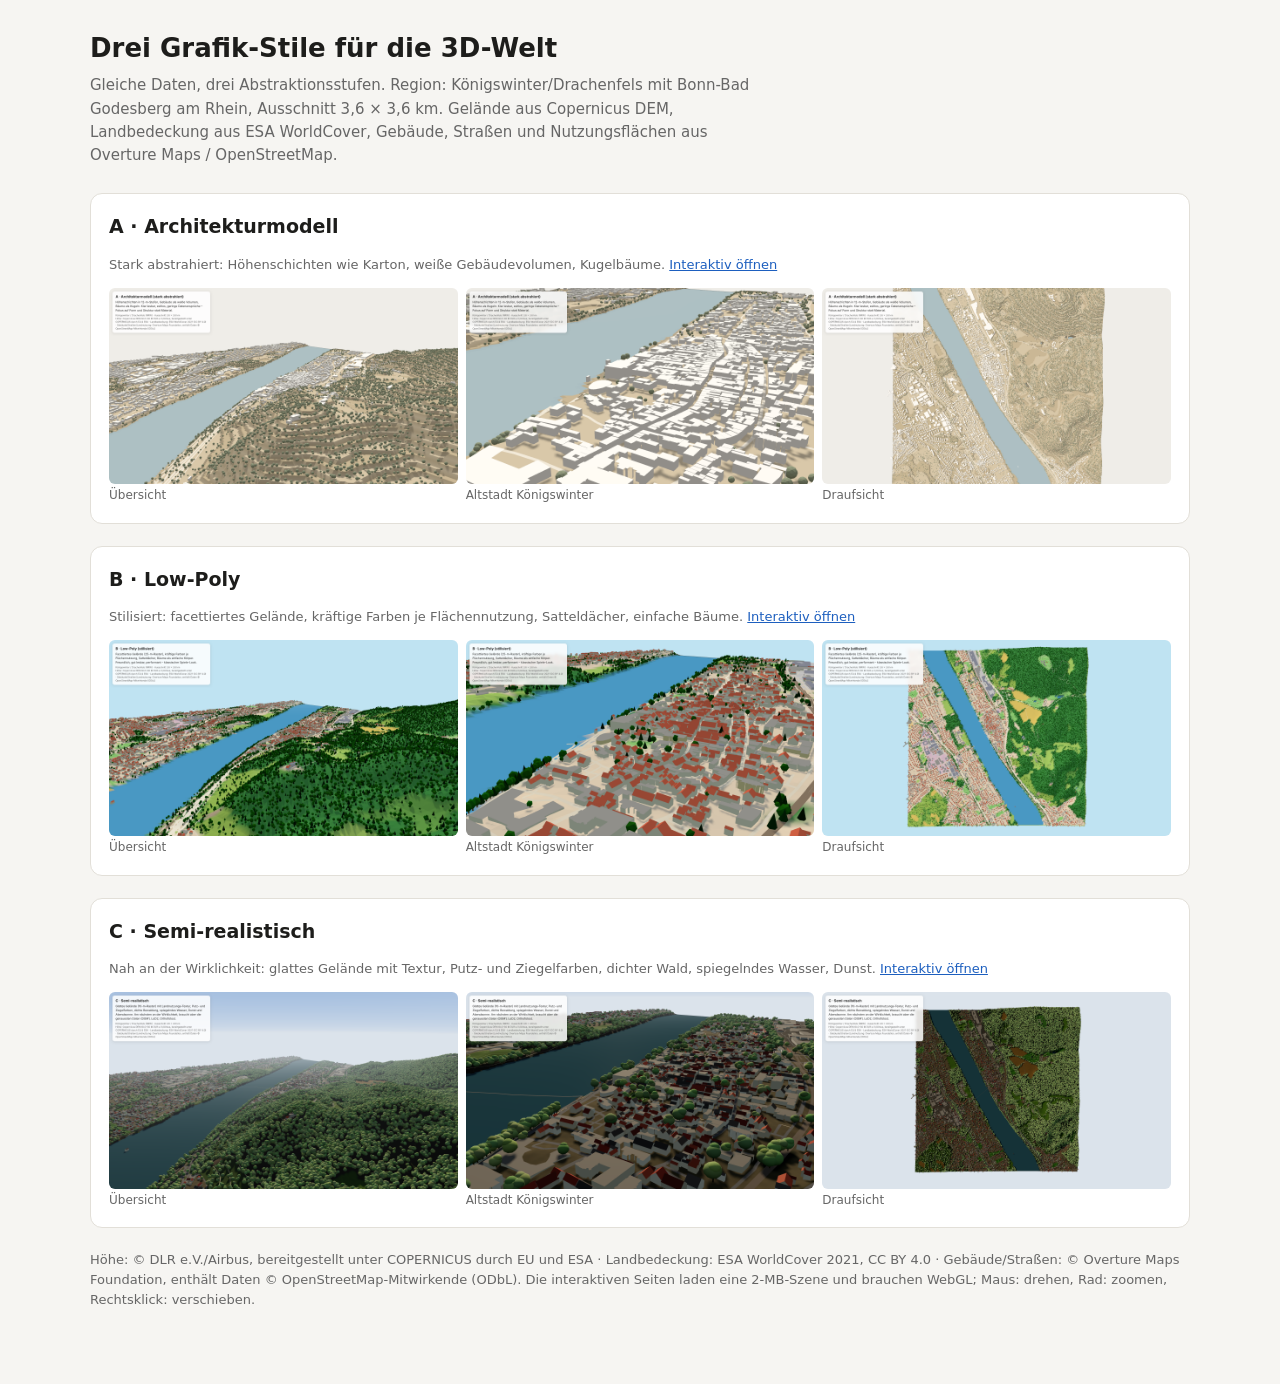
==== mockups/index.html @ 9318d767 "Freie Datenbasis (Königswinter) und drei Grafik-Mockups - docs/DATENQUELLEN.md: freie Gelände-, Gebä" ====
<!doctype html>
<html lang="de"><head><meta charset="utf-8"><meta name="viewport" content="width=device-width,initial-scale=1">
<title>Grafik-Mockups</title>
<style>
:root{--bg:#f6f5f2;--fg:#1d1d1b;--mut:#666;--card:#fff;--line:#e2dfd8;--acc:#1d5fbf}
@media (prefers-color-scheme:dark){:root:not([data-theme="light"]){--bg:#171716;--fg:#ecebe7;--mut:#a6a49d;--card:#22221f;--line:#36352f;--acc:#7fb0ff}}
:root[data-theme="dark"]{--bg:#171716;--fg:#ecebe7;--mut:#a6a49d;--card:#22221f;--line:#36352f;--acc:#7fb0ff}
body{margin:0;background:var(--bg);color:var(--fg);font:15px/1.55 system-ui,-apple-system,"Segoe UI",sans-serif}
main{max-width:1100px;margin:0 auto;padding:28px 16px 60px}
h1{font-size:26px;margin:0 0 6px}h2{font-size:19px;margin:0 0 4px}
.lead{color:var(--mut);max-width:70ch;margin:0 0 26px}
section{background:var(--card);border:1px solid var(--line);border-radius:12px;padding:18px;margin-bottom:22px}
.row{display:grid;grid-template-columns:repeat(3,1fr);gap:8px;margin-top:12px}
.row img{width:100%;border-radius:6px;display:block;aspect-ratio:16/9;object-fit:cover}
.row figcaption{font-size:12px;color:var(--mut);margin-top:2px}
a{color:var(--acc)}.meta{font-size:13px;color:var(--mut)}
@media (max-width:700px){.row{grid-template-columns:1fr}}
</style></head><body><main>
<h1>Drei Grafik-Stile für die 3D-Welt</h1>
<p class="lead">Gleiche Daten, drei Abstraktionsstufen. Region: Königswinter/Drachenfels mit Bonn-Bad Godesberg am Rhein, Ausschnitt 3,6 × 3,6 km. Gelände aus Copernicus DEM, Landbedeckung aus ESA WorldCover, Gebäude, Straßen und Nutzungsflächen aus Overture Maps / OpenStreetMap.</p>
<section><h2>A · Architekturmodell</h2><p class="meta">Stark abstrahiert: Höhenschichten wie Karton, weiße Gebäudevolumen, Kugelbäume. <a href="a-architekturmodell.html">Interaktiv öffnen</a></p>
<div class="row"><figure style="margin:0"><img src="screenshots/a-architekturmodell.png" alt="Mockup A, Übersicht"><figcaption>Übersicht</figcaption></figure><figure style="margin:0"><img src="screenshots/a-architekturmodell-nah.png" alt="Mockup A, Altstadt"><figcaption>Altstadt Königswinter</figcaption></figure><figure style="margin:0"><img src="screenshots/a-architekturmodell-top.png" alt="Mockup A, Draufsicht"><figcaption>Draufsicht</figcaption></figure></div></section>
<section><h2>B · Low-Poly</h2><p class="meta">Stilisiert: facettiertes Gelände, kräftige Farben je Flächennutzung, Satteldächer, einfache Bäume. <a href="b-lowpoly.html">Interaktiv öffnen</a></p>
<div class="row"><figure style="margin:0"><img src="screenshots/b-lowpoly.png" alt="Mockup B, Übersicht"><figcaption>Übersicht</figcaption></figure><figure style="margin:0"><img src="screenshots/b-lowpoly-nah.png" alt="Mockup B, Altstadt"><figcaption>Altstadt Königswinter</figcaption></figure><figure style="margin:0"><img src="screenshots/b-lowpoly-top.png" alt="Mockup B, Draufsicht"><figcaption>Draufsicht</figcaption></figure></div></section>
<section><h2>C · Semi-realistisch</h2><p class="meta">Nah an der Wirklichkeit: glattes Gelände mit Textur, Putz- und Ziegelfarben, dichter Wald, spiegelndes Wasser, Dunst. <a href="c-semirealistisch.html">Interaktiv öffnen</a></p>
<div class="row"><figure style="margin:0"><img src="screenshots/c-semirealistisch.png" alt="Mockup C, Übersicht"><figcaption>Übersicht</figcaption></figure><figure style="margin:0"><img src="screenshots/c-semirealistisch-nah.png" alt="Mockup C, Altstadt"><figcaption>Altstadt Königswinter</figcaption></figure><figure style="margin:0"><img src="screenshots/c-semirealistisch-top.png" alt="Mockup C, Draufsicht"><figcaption>Draufsicht</figcaption></figure></div></section>
<p class="meta">Höhe: © DLR e.V./Airbus, bereitgestellt unter COPERNICUS durch EU und ESA · Landbedeckung: ESA WorldCover 2021, CC BY 4.0 · Gebäude/Straßen: © Overture Maps Foundation, enthält Daten © OpenStreetMap-Mitwirkende (ODbL). Die interaktiven Seiten laden eine 2-MB-Szene und brauchen WebGL; Maus: drehen, Rad: zoomen, Rechtsklick: verschieben.</p>
</main></body></html>
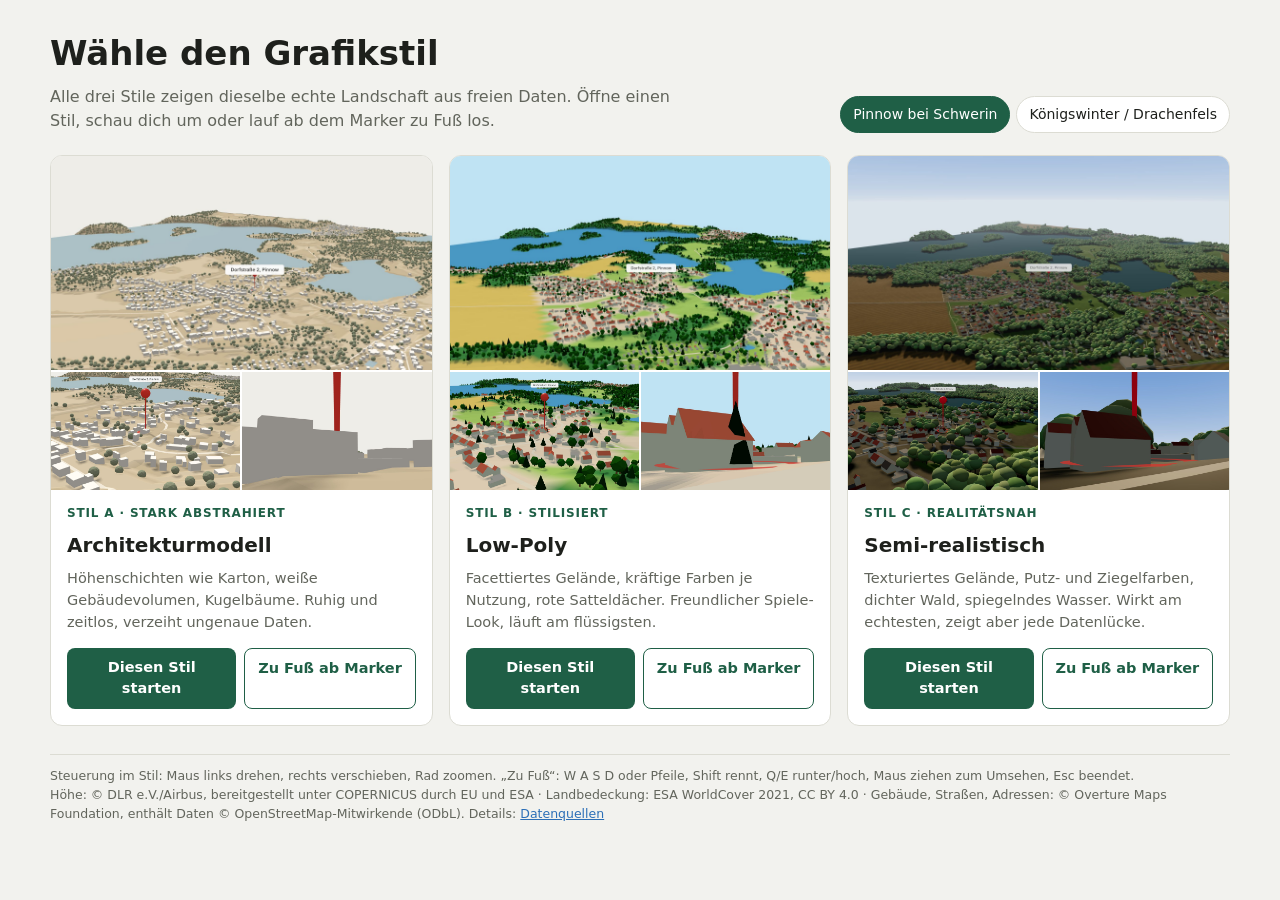
==== commit 4c049f3c: "Startansicht mit Stilauswahl, Region Pinnow mit Marker Dorfstraße 2, Laufmodus - index.html / mockup" ====
--- a/mockups/index.html
+++ b/mockups/index.html
@@ -1,28 +1,62 @@
 <!doctype html>
 <html lang="de"><head><meta charset="utf-8"><meta name="viewport" content="width=device-width,initial-scale=1">
-<title>Grafik-Mockups</title>
+<title>Weltkopie – Stil wählen</title>
 <style>
-:root{--bg:#f6f5f2;--fg:#1d1d1b;--mut:#666;--card:#fff;--line:#e2dfd8;--acc:#1d5fbf}
-@media (prefers-color-scheme:dark){:root:not([data-theme="light"]){--bg:#171716;--fg:#ecebe7;--mut:#a6a49d;--card:#22221f;--line:#36352f;--acc:#7fb0ff}}
-:root[data-theme="dark"]{--bg:#171716;--fg:#ecebe7;--mut:#a6a49d;--card:#22221f;--line:#36352f;--acc:#7fb0ff}
-body{margin:0;background:var(--bg);color:var(--fg);font:15px/1.55 system-ui,-apple-system,"Segoe UI",sans-serif}
-main{max-width:1100px;margin:0 auto;padding:28px 16px 60px}
-h1{font-size:26px;margin:0 0 6px}h2{font-size:19px;margin:0 0 4px}
-.lead{color:var(--mut);max-width:70ch;margin:0 0 26px}
-section{background:var(--card);border:1px solid var(--line);border-radius:12px;padding:18px;margin-bottom:22px}
-.row{display:grid;grid-template-columns:repeat(3,1fr);gap:8px;margin-top:12px}
-.row img{width:100%;border-radius:6px;display:block;aspect-ratio:16/9;object-fit:cover}
-.row figcaption{font-size:12px;color:var(--mut);margin-top:2px}
-a{color:var(--acc)}.meta{font-size:13px;color:var(--mut)}
-@media (max-width:700px){.row{grid-template-columns:1fr}}
+/* Startansicht: Kopf mit Region, darunter drei gleich gebaute Stil-Karten */
+:root{--bg:#f2f2ee;--fg:#1e201c;--mut:#62655c;--card:#fff;--line:#dcdcd3;--acc:#1f5f46;--acc2:#2c6fb7}
+@media (prefers-color-scheme:dark){:root:not([data-theme="light"]){--bg:#151714;--fg:#e9eae4;--mut:#a2a59a;--card:#1f221d;--line:#343830;--acc:#5fb38a;--acc2:#7fb0ff;color-scheme:dark}}
+body{margin:0;background:var(--bg);color:var(--fg);font:16px/1.5 system-ui,-apple-system,"Segoe UI",sans-serif}
+main{max-width:1180px;margin:0 auto;padding:28px max(16px,env(safe-area-inset-left)) 56px}
+header{display:flex;flex-wrap:wrap;justify-content:space-between;align-items:flex-end;gap:16px;margin-bottom:22px}
+h1{font-size:clamp(24px,3.4vw,34px);margin:0;text-wrap:balance}
+.lead{color:var(--mut);margin:6px 0 0;max-width:62ch}
+.region{display:flex;gap:6px;flex-wrap:wrap}
+.region button{font:inherit;font-size:14px;padding:7px 12px;border-radius:999px;border:1px solid var(--line);background:var(--card);color:var(--fg);cursor:pointer}
+.region button[aria-pressed="true"]{background:var(--acc);border-color:var(--acc);color:#fff}
+.grid{display:grid;grid-template-columns:repeat(3,1fr);gap:16px}
+.card{background:var(--card);border:1px solid var(--line);border-radius:12px;overflow:hidden;display:flex;flex-direction:column;min-width:0}
+.card img{width:100%;aspect-ratio:16/9;object-fit:cover;display:block;background:var(--line)}
+.card .thumbs{display:grid;grid-template-columns:1fr 1fr;gap:2px;margin-top:2px}
+.card .thumbs img{aspect-ratio:16/10}
+.body{padding:14px 16px 16px;display:flex;flex-direction:column;gap:8px;flex:1}
+.tag{font-size:12px;letter-spacing:.07em;text-transform:uppercase;color:var(--acc);font-weight:600}
+h2{font-size:20px;margin:0}.body p{margin:0;color:var(--mut);font-size:14.5px;flex:1}
+.actions{display:flex;gap:8px;flex-wrap:wrap;margin-top:6px}
+.actions a{flex:1;text-align:center;text-decoration:none;font-weight:600;font-size:14.5px;padding:9px 12px;border-radius:8px}
+.go{background:var(--acc);color:#fff}.walk{border:1px solid var(--acc);color:var(--acc)}
+.actions a:focus-visible,.region button:focus-visible{outline:2px solid var(--acc2);outline-offset:2px}
+footer{margin-top:28px;font-size:12.5px;color:var(--mut);border-top:1px solid var(--line);padding-top:12px}
+footer a{color:var(--acc2)}
+@media (max-width:900px){.grid{grid-template-columns:1fr}}
 </style></head><body><main>
-<h1>Drei Grafik-Stile für die 3D-Welt</h1>
-<p class="lead">Gleiche Daten, drei Abstraktionsstufen. Region: Königswinter/Drachenfels mit Bonn-Bad Godesberg am Rhein, Ausschnitt 3,6 × 3,6 km. Gelände aus Copernicus DEM, Landbedeckung aus ESA WorldCover, Gebäude, Straßen und Nutzungsflächen aus Overture Maps / OpenStreetMap.</p>
-<section><h2>A · Architekturmodell</h2><p class="meta">Stark abstrahiert: Höhenschichten wie Karton, weiße Gebäudevolumen, Kugelbäume. <a href="a-architekturmodell.html">Interaktiv öffnen</a></p>
-<div class="row"><figure style="margin:0"><img src="screenshots/a-architekturmodell.png" alt="Mockup A, Übersicht"><figcaption>Übersicht</figcaption></figure><figure style="margin:0"><img src="screenshots/a-architekturmodell-nah.png" alt="Mockup A, Altstadt"><figcaption>Altstadt Königswinter</figcaption></figure><figure style="margin:0"><img src="screenshots/a-architekturmodell-top.png" alt="Mockup A, Draufsicht"><figcaption>Draufsicht</figcaption></figure></div></section>
-<section><h2>B · Low-Poly</h2><p class="meta">Stilisiert: facettiertes Gelände, kräftige Farben je Flächennutzung, Satteldächer, einfache Bäume. <a href="b-lowpoly.html">Interaktiv öffnen</a></p>
-<div class="row"><figure style="margin:0"><img src="screenshots/b-lowpoly.png" alt="Mockup B, Übersicht"><figcaption>Übersicht</figcaption></figure><figure style="margin:0"><img src="screenshots/b-lowpoly-nah.png" alt="Mockup B, Altstadt"><figcaption>Altstadt Königswinter</figcaption></figure><figure style="margin:0"><img src="screenshots/b-lowpoly-top.png" alt="Mockup B, Draufsicht"><figcaption>Draufsicht</figcaption></figure></div></section>
-<section><h2>C · Semi-realistisch</h2><p class="meta">Nah an der Wirklichkeit: glattes Gelände mit Textur, Putz- und Ziegelfarben, dichter Wald, spiegelndes Wasser, Dunst. <a href="c-semirealistisch.html">Interaktiv öffnen</a></p>
-<div class="row"><figure style="margin:0"><img src="screenshots/c-semirealistisch.png" alt="Mockup C, Übersicht"><figcaption>Übersicht</figcaption></figure><figure style="margin:0"><img src="screenshots/c-semirealistisch-nah.png" alt="Mockup C, Altstadt"><figcaption>Altstadt Königswinter</figcaption></figure><figure style="margin:0"><img src="screenshots/c-semirealistisch-top.png" alt="Mockup C, Draufsicht"><figcaption>Draufsicht</figcaption></figure></div></section>
-<p class="meta">Höhe: © DLR e.V./Airbus, bereitgestellt unter COPERNICUS durch EU und ESA · Landbedeckung: ESA WorldCover 2021, CC BY 4.0 · Gebäude/Straßen: © Overture Maps Foundation, enthält Daten © OpenStreetMap-Mitwirkende (ODbL). Die interaktiven Seiten laden eine 2-MB-Szene und brauchen WebGL; Maus: drehen, Rad: zoomen, Rechtsklick: verschieben.</p>
-</main></body></html>
+<header><div><h1>Wähle den Grafikstil</h1>
+<p class="lead" id="lead">Alle drei Stile zeigen dieselbe echte Landschaft aus freien Daten. Öffne einen Stil, schau dich um oder lauf ab dem Marker zu Fuß los.</p></div>
+<div class="region" role="group" aria-label="Region">
+<button data-region="pinnow" aria-pressed="true">Pinnow bei Schwerin</button>
+<button data-region="koenigswinter" aria-pressed="false">Königswinter / Drachenfels</button></div></header>
+<div class="grid" id="grid"></div>
+<footer>Steuerung im Stil: Maus links drehen, rechts verschieben, Rad zoomen. „Zu Fuß“: W A S D oder Pfeile, Shift rennt, Q/E runter/hoch, Maus ziehen zum Umsehen, Esc beendet.<br>
+Höhe: © DLR e.V./Airbus, bereitgestellt unter COPERNICUS durch EU und ESA · Landbedeckung: ESA WorldCover 2021, CC BY 4.0 · Gebäude, Straßen, Adressen: © Overture Maps Foundation, enthält Daten © OpenStreetMap-Mitwirkende (ODbL). Details: <a href="../docs/DATENQUELLEN.md">Datenquellen</a></footer>
+</main>
+<script>
+const STYLES = [
+  ['a-architekturmodell', 'Stil A · stark abstrahiert', 'Architekturmodell', 'Höhenschichten wie Karton, weiße Gebäudevolumen, Kugelbäume. Ruhig und zeitlos, verzeiht ungenaue Daten.'],
+  ['b-lowpoly', 'Stil B · stilisiert', 'Low-Poly', 'Facettiertes Gelände, kräftige Farben je Nutzung, rote Satteldächer. Freundlicher Spiele-Look, läuft am flüssigsten.'],
+  ['c-semirealistisch', 'Stil C · realitätsnah', 'Semi-realistisch', 'Texturiertes Gelände, Putz- und Ziegelfarben, dichter Wald, spiegelndes Wasser. Wirkt am echtesten, zeigt aber jede Datenlücke.'],
+];
+const MARK = { pinnow: 'Marker: Dorfstraße 2, Pinnow', koenigswinter: 'Marker: Drachenfels' };
+let region = 'pinnow';
+try { const r = new URLSearchParams(location.search).get('region'); if (r in MARK) region = r; } catch (e) {}
+function render() {
+  document.querySelectorAll('.region button').forEach(b => b.setAttribute('aria-pressed', b.dataset.region === region));
+  document.getElementById('grid').innerHTML = STYLES.map(([f, tag, name, txt]) => {
+    const img = v => `screenshots/${region}/${f}-${v}.jpg`;
+    return `<article class="card"><a href="${f}.html?region=${region}"><img src="${img('overview')}" alt="${name}: Übersicht"></a>
+      <div class="thumbs"><img src="${img('nah')}" alt="${name}: Marker nah" loading="lazy"><img src="${img('walk')}" alt="${name}: zu Fuß" loading="lazy"></div>
+      <div class="body"><span class="tag">${tag}</span><h2>${name}</h2><p>${txt}</p>
+      <div class="actions"><a class="go" href="${f}.html?region=${region}">Diesen Stil starten</a><a class="walk" href="${f}.html?region=${region}&view=walk">Zu Fuß ab Marker</a></div></div></article>`;
+  }).join('');
+}
+document.querySelectorAll('.region button').forEach(b => b.addEventListener('click', () => { region = b.dataset.region; history.replaceState(null, '', '?region=' + region); render(); }));
+render();
+</script></body></html>
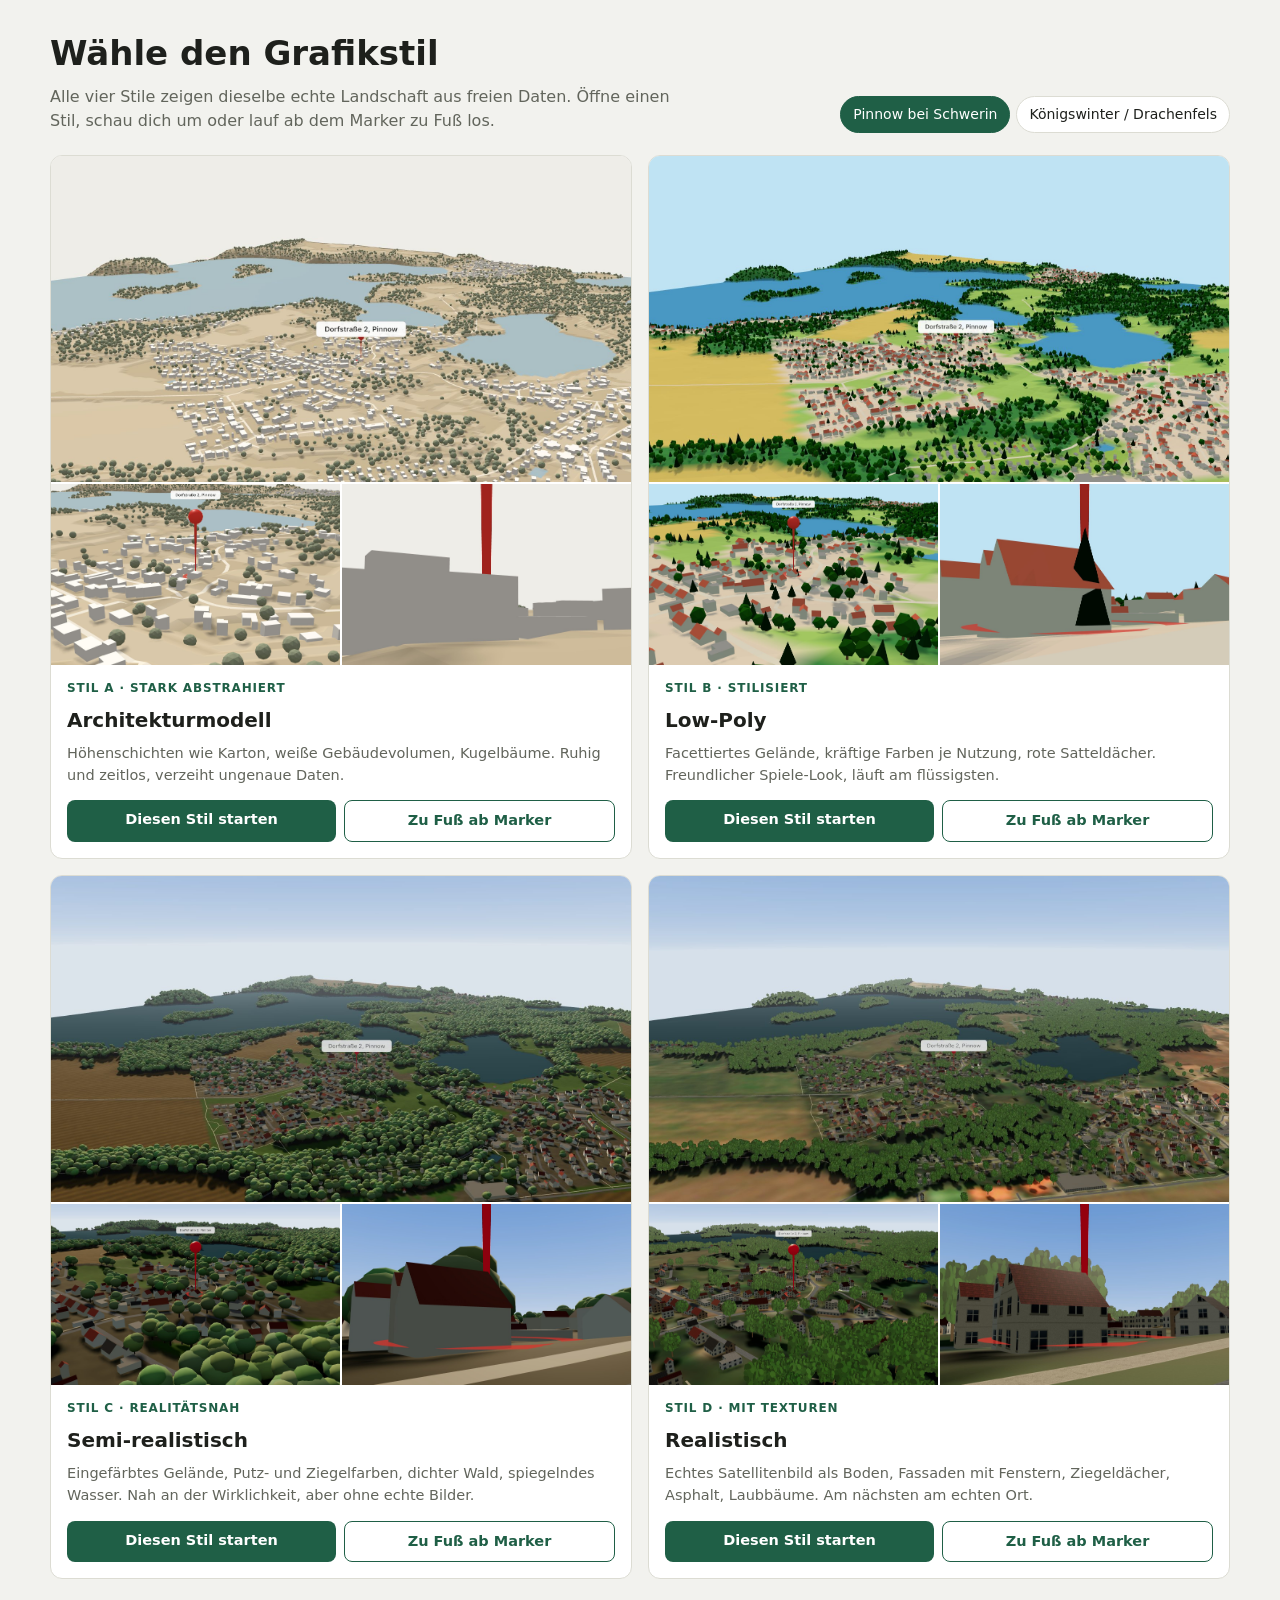
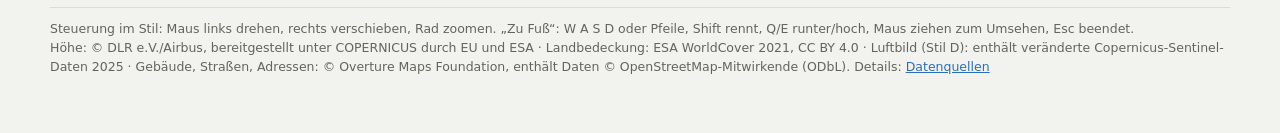
==== commit 58422854: "Stil D „Realistisch“ mit Satellitenbild und Texturen - Sentinel-2-Echtfarbbild (10 m, wolkenarm) als" ====
--- a/mockups/index.html
+++ b/mockups/index.html
@@ -13,7 +13,7 @@
 .region{display:flex;gap:6px;flex-wrap:wrap}
 .region button{font:inherit;font-size:14px;padding:7px 12px;border-radius:999px;border:1px solid var(--line);background:var(--card);color:var(--fg);cursor:pointer}
 .region button[aria-pressed="true"]{background:var(--acc);border-color:var(--acc);color:#fff}
-.grid{display:grid;grid-template-columns:repeat(3,1fr);gap:16px}
+.grid{display:grid;grid-template-columns:repeat(2,1fr);gap:16px}
 .card{background:var(--card);border:1px solid var(--line);border-radius:12px;overflow:hidden;display:flex;flex-direction:column;min-width:0}
 .card img{width:100%;aspect-ratio:16/9;object-fit:cover;display:block;background:var(--line)}
 .card .thumbs{display:grid;grid-template-columns:1fr 1fr;gap:2px;margin-top:2px}
@@ -30,19 +30,20 @@
 @media (max-width:900px){.grid{grid-template-columns:1fr}}
 </style></head><body><main>
 <header><div><h1>Wähle den Grafikstil</h1>
-<p class="lead" id="lead">Alle drei Stile zeigen dieselbe echte Landschaft aus freien Daten. Öffne einen Stil, schau dich um oder lauf ab dem Marker zu Fuß los.</p></div>
+<p class="lead" id="lead">Alle vier Stile zeigen dieselbe echte Landschaft aus freien Daten. Öffne einen Stil, schau dich um oder lauf ab dem Marker zu Fuß los.</p></div>
 <div class="region" role="group" aria-label="Region">
 <button data-region="pinnow" aria-pressed="true">Pinnow bei Schwerin</button>
 <button data-region="koenigswinter" aria-pressed="false">Königswinter / Drachenfels</button></div></header>
 <div class="grid" id="grid"></div>
 <footer>Steuerung im Stil: Maus links drehen, rechts verschieben, Rad zoomen. „Zu Fuß“: W A S D oder Pfeile, Shift rennt, Q/E runter/hoch, Maus ziehen zum Umsehen, Esc beendet.<br>
-Höhe: © DLR e.V./Airbus, bereitgestellt unter COPERNICUS durch EU und ESA · Landbedeckung: ESA WorldCover 2021, CC BY 4.0 · Gebäude, Straßen, Adressen: © Overture Maps Foundation, enthält Daten © OpenStreetMap-Mitwirkende (ODbL). Details: <a href="../docs/DATENQUELLEN.md">Datenquellen</a></footer>
+Höhe: © DLR e.V./Airbus, bereitgestellt unter COPERNICUS durch EU und ESA · Landbedeckung: ESA WorldCover 2021, CC BY 4.0 · Luftbild (Stil D): enthält veränderte Copernicus-Sentinel-Daten 2025 · Gebäude, Straßen, Adressen: © Overture Maps Foundation, enthält Daten © OpenStreetMap-Mitwirkende (ODbL). Details: <a href="../docs/DATENQUELLEN.md">Datenquellen</a></footer>
 </main>
 <script>
 const STYLES = [
   ['a-architekturmodell', 'Stil A · stark abstrahiert', 'Architekturmodell', 'Höhenschichten wie Karton, weiße Gebäudevolumen, Kugelbäume. Ruhig und zeitlos, verzeiht ungenaue Daten.'],
   ['b-lowpoly', 'Stil B · stilisiert', 'Low-Poly', 'Facettiertes Gelände, kräftige Farben je Nutzung, rote Satteldächer. Freundlicher Spiele-Look, läuft am flüssigsten.'],
-  ['c-semirealistisch', 'Stil C · realitätsnah', 'Semi-realistisch', 'Texturiertes Gelände, Putz- und Ziegelfarben, dichter Wald, spiegelndes Wasser. Wirkt am echtesten, zeigt aber jede Datenlücke.'],
+  ['c-semirealistisch', 'Stil C · realitätsnah', 'Semi-realistisch', 'Eingefärbtes Gelände, Putz- und Ziegelfarben, dichter Wald, spiegelndes Wasser. Nah an der Wirklichkeit, aber ohne echte Bilder.'],
+  ['d-realistisch', 'Stil D · mit Texturen', 'Realistisch', 'Echtes Satellitenbild als Boden, Fassaden mit Fenstern, Ziegeldächer, Asphalt, Laubbäume. Am nächsten am echten Ort.'],
 ];
 const MARK = { pinnow: 'Marker: Dorfstraße 2, Pinnow', koenigswinter: 'Marker: Drachenfels' };
 let region = 'pinnow';
